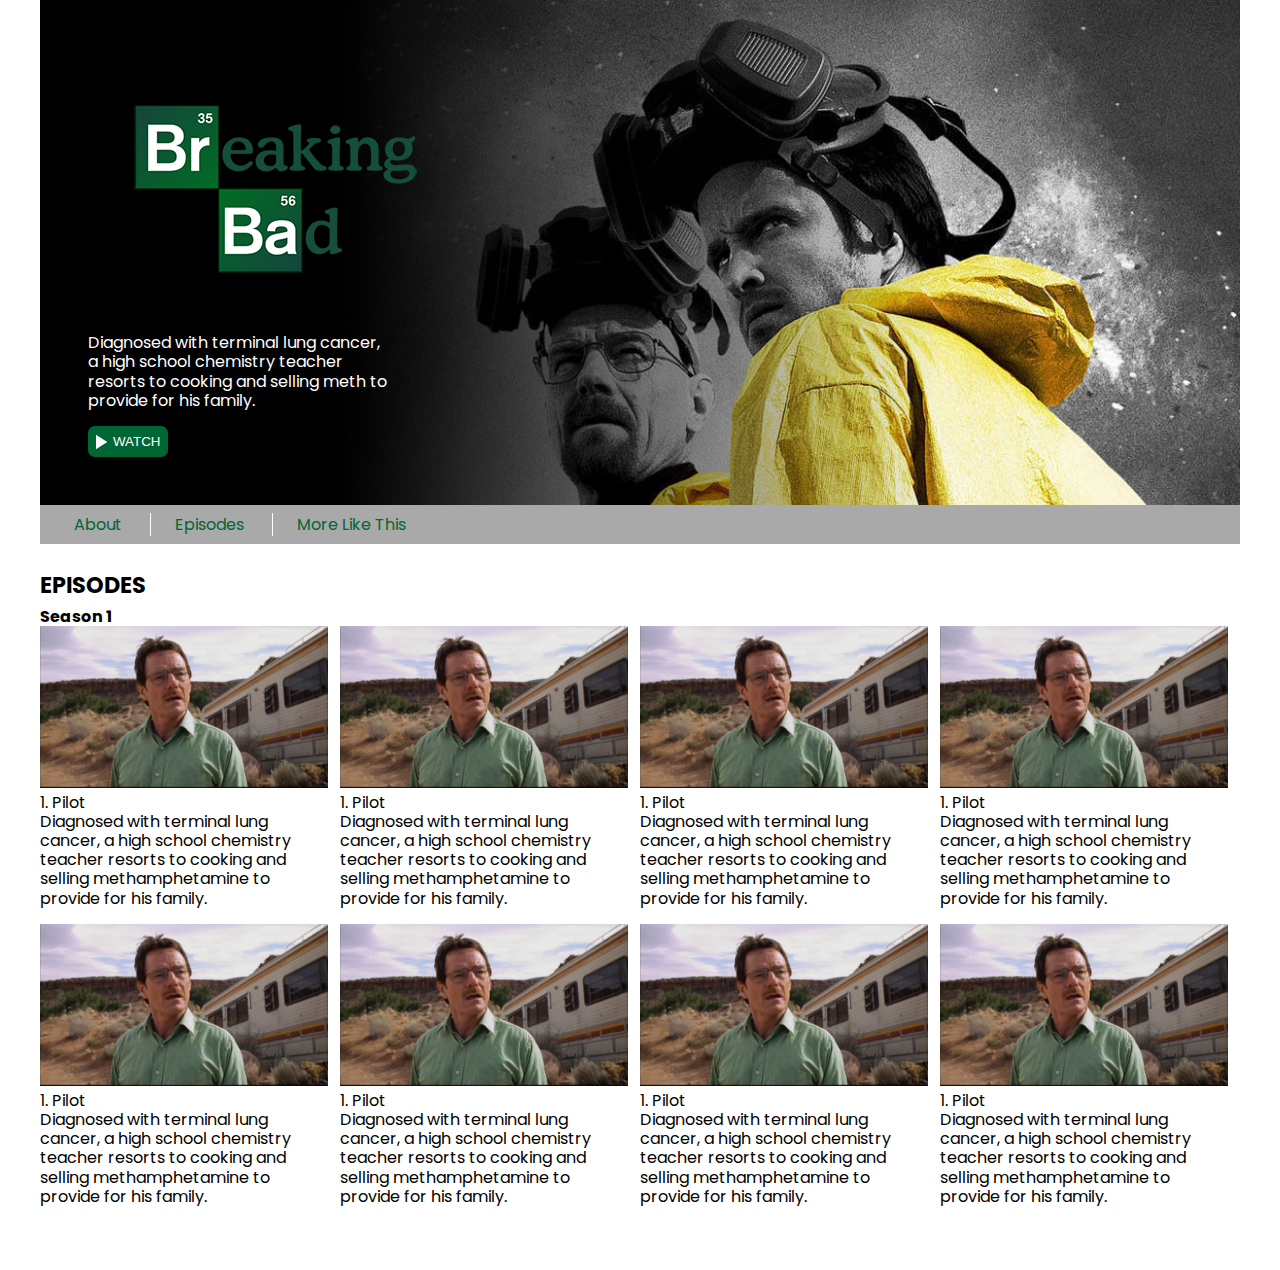
==== midterm/episodes.html @ d641537b "Midterm" ====
<!DOCTYPE html>
<html>
<head>
  <meta charset="utf-8">
  <meta name="viewport" content="width=device-width, initial-scale=1.0">
  <title>TV Show Title</title>
    <link href="https://fonts.googleapis.com/css2?family=Poppins&display=swap" rel="stylesheet">
    <link rel="stylesheet" href="reset.css">  
    <link rel="stylesheet" href="style.css">
</head>
<body>

  <!-- page starts -->
  <div id="wrapper">

    <!-- Page header-->
    <header>
        <h1><img src="images/breakingbad.png" alt="Breaking bad" ></h1>
        <p class="lead">Diagnosed with terminal lung cancer, a high school chemistry teacher resorts to cooking and selling meth to provide for his family.</p>
        <button>Watch</button>
    </header>

    <!-- Main navigation -->
    <nav>
        <ul>
            <li><a href ="index.html">About</a> </li>
             <li><a href ="episodes.html">Episodes</a> </li>
            <li><a href="#">More Like This</a></li>
        </ul>
    </nav>
    <!-- Main Content -->  
    <main>
        <h2>Episodes</h2>
        <h3>Season 1</h3>
        
        <div class="episodes">
        
        
         <div class="episode-card">
            <img src="images/episode.jpg" alt="episode 1" width="300px" class="responsive-img">
            <h4>1. Pilot</h4>
            <p>Diagnosed with terminal lung cancer, a high school chemistry teacher resorts to cooking and selling methamphetamine to provide for his family.</p>            
        </div>
        <div class="episode-card">
            <img src="images/episode.jpg" alt="episode 1" width="300px" class="responsive-img">
            <h4>1. Pilot</h4>
            <p>Diagnosed with terminal lung cancer, a high school chemistry teacher resorts to cooking and selling methamphetamine to provide for his family.</p>            
        </div>
        <div class="episode-card">
            <img src="images/episode.jpg" alt="episode 1" width="300px" class="responsive-img">
            <h4>1. Pilot</h4>
            <p>Diagnosed with terminal lung cancer, a high school chemistry teacher resorts to cooking and selling methamphetamine to provide for his family.</p>            
        </div>
        <div class="episode-card">
            <img src="images/episode.jpg" alt="episode 1" width="300px" class="responsive-img">
            <h4>1. Pilot</h4>
            <p>Diagnosed with terminal lung cancer, a high school chemistry teacher resorts to cooking and selling methamphetamine to provide for his family.</p>            
        </div>
        <div class="episode-card">
            <img src="images/episode.jpg" alt="episode 1" width="300px" class="responsive-img">
            <h4>1. Pilot</h4>
            <p>Diagnosed with terminal lung cancer, a high school chemistry teacher resorts to cooking and selling methamphetamine to provide for his family.</p>            
        </div>
        <div class="episode-card">
            <img src="images/episode.jpg" alt="episode 1" width="300px" class="responsive-img">
            <h4>1. Pilot</h4>
            <p>Diagnosed with terminal lung cancer, a high school chemistry teacher resorts to cooking and selling methamphetamine to provide for his family.</p>            
        </div>
        <div class="episode-card">
            <img src="images/episode.jpg" alt="episode 1" width="300px" class="responsive-img">
            <h4>1. Pilot</h4>
            <p>Diagnosed with terminal lung cancer, a high school chemistry teacher resorts to cooking and selling methamphetamine to provide for his family.</p>            
        </div>        
        <div class="episode-card">
            <img src="images/episode.jpg" alt="episode 1" width="300px" class="responsive-img">
            <h4>1. Pilot</h4>
            <p>Diagnosed with terminal lung cancer, a high school chemistry teacher resorts to cooking and selling methamphetamine to provide for his family.</p>            
        </div>
           
        </div><!-- CLosing Episodes -->
        
      
      
      
      
      </main>
---- midterm/style.css ----
body{font-family: 'Poppins', sans-serif;
line-height:1.2em;
}

#wrapper{
    max-width:1200px;
    margin:0 auto;
}

header{
    background:
    linear-gradient(90deg, rgba(0,0,0,1) 0, rgba(0,0,0,1) 300px, rgba(255,255,255,0) 900px),
    url(images/logo.jpg) right top no-repeat,
    black;   
    padding:3em; 
}
p{
margin-bottom:1em;
}


.lead{
 color:#fff;
    width:300px
}
h1 img{
max-width:100%;
}
header button{
background-color:#006633;
background-image: url("images/play.png");
background-repeat:no-repeat;
background-position: left;
border:none;
color:#fff;
padding:8px;
padding-left:25px;
border-radius:7px;
text-transform: uppercase;
}

nav{
    background-color:#A9A9A9;
    padding:10px;
    margin-bottom:2em;
}


nav li{
    display:inline;
    border-right: solid 1px #fff;
    padding:0  1.5em;  
}

nav li:last-child{
    border:none;
}

nav a{
    color:#006633;
    text-decoration: none; 
}

nav a:hover{
    color:#fff;
    text-decoration: underline;   
}

.col{
    width:48%;
}

.col-left{
    float:left;
}

.col-right{
    float:right;
}

footer{
    clear:both;
}

h2{
    font-size: 1.4rem;
    font-weight:bold; 
    text-transform: uppercase;
    margin-bottom:0.5em; 
}

h3{
    font-weight:bold;
}

.TV-MA{
    border:solid 1px #000;
    padding:0 2px;
    font-size:smaller;
}

main{
    margin-bottom:3em;
    overflow:auto;
}

/* Episode page */

.episode-card{
    width:24%;
    margin-right: 1%;
}

.episodes{
    display:flex;
    flex-direction:row;
    flex-wrap:wrap; 
}

.responsive-img{
width: 100%;
}
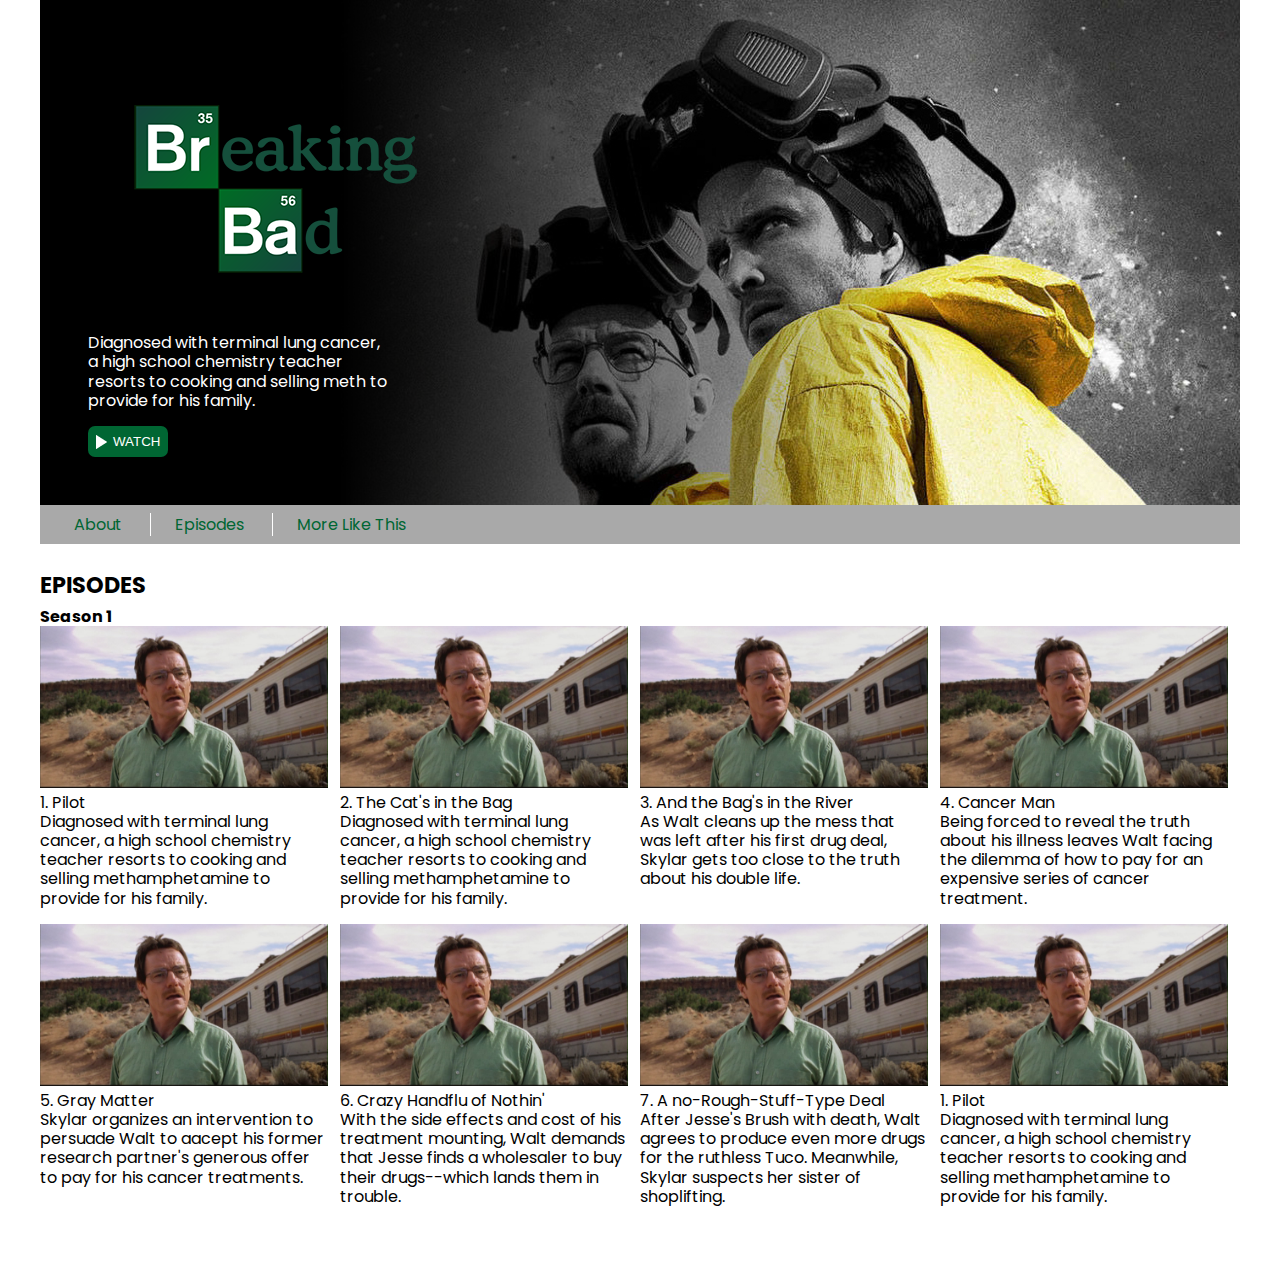
==== commit 1a8d30dc: "Add files via upload" ====
--- a/midterm/episodes.html
+++ b/midterm/episodes.html
@@ -1,87 +1,87 @@
-  
-<!DOCTYPE html>
-<html>
-<head>
-  <meta charset="utf-8">
-  <meta name="viewport" content="width=device-width, initial-scale=1.0">
-  <title>TV Show Title</title>
-    <link href="https://fonts.googleapis.com/css2?family=Poppins&display=swap" rel="stylesheet">
-    <link rel="stylesheet" href="reset.css">  
-    <link rel="stylesheet" href="style.css">
-</head>
-<body>
-
-  <!-- page starts -->
-  <div id="wrapper">
-
-    <!-- Page header-->
-    <header>
-        <h1><img src="images/breakingbad.png" alt="Breaking bad" ></h1>
-        <p class="lead">Diagnosed with terminal lung cancer, a high school chemistry teacher resorts to cooking and selling meth to provide for his family.</p>
-        <button>Watch</button>
-    </header>
-
-    <!-- Main navigation -->
-    <nav>
-        <ul>
-            <li><a href ="index.html">About</a> </li>
-             <li><a href ="episodes.html">Episodes</a> </li>
-            <li><a href="#">More Like This</a></li>
-        </ul>
-    </nav>
-    <!-- Main Content -->  
-    <main>
-        <h2>Episodes</h2>
-        <h3>Season 1</h3>
-        
-        <div class="episodes">
-        
-        
-         <div class="episode-card">
-            <img src="images/episode.jpg" alt="episode 1" width="300px" class="responsive-img">
-            <h4>1. Pilot</h4>
-            <p>Diagnosed with terminal lung cancer, a high school chemistry teacher resorts to cooking and selling methamphetamine to provide for his family.</p>            
-        </div>
-        <div class="episode-card">
-            <img src="images/episode.jpg" alt="episode 1" width="300px" class="responsive-img">
-            <h4>1. Pilot</h4>
-            <p>Diagnosed with terminal lung cancer, a high school chemistry teacher resorts to cooking and selling methamphetamine to provide for his family.</p>            
-        </div>
-        <div class="episode-card">
-            <img src="images/episode.jpg" alt="episode 1" width="300px" class="responsive-img">
-            <h4>1. Pilot</h4>
-            <p>Diagnosed with terminal lung cancer, a high school chemistry teacher resorts to cooking and selling methamphetamine to provide for his family.</p>            
-        </div>
-        <div class="episode-card">
-            <img src="images/episode.jpg" alt="episode 1" width="300px" class="responsive-img">
-            <h4>1. Pilot</h4>
-            <p>Diagnosed with terminal lung cancer, a high school chemistry teacher resorts to cooking and selling methamphetamine to provide for his family.</p>            
-        </div>
-        <div class="episode-card">
-            <img src="images/episode.jpg" alt="episode 1" width="300px" class="responsive-img">
-            <h4>1. Pilot</h4>
-            <p>Diagnosed with terminal lung cancer, a high school chemistry teacher resorts to cooking and selling methamphetamine to provide for his family.</p>            
-        </div>
-        <div class="episode-card">
-            <img src="images/episode.jpg" alt="episode 1" width="300px" class="responsive-img">
-            <h4>1. Pilot</h4>
-            <p>Diagnosed with terminal lung cancer, a high school chemistry teacher resorts to cooking and selling methamphetamine to provide for his family.</p>            
-        </div>
-        <div class="episode-card">
-            <img src="images/episode.jpg" alt="episode 1" width="300px" class="responsive-img">
-            <h4>1. Pilot</h4>
-            <p>Diagnosed with terminal lung cancer, a high school chemistry teacher resorts to cooking and selling methamphetamine to provide for his family.</p>            
-        </div>        
-        <div class="episode-card">
-            <img src="images/episode.jpg" alt="episode 1" width="300px" class="responsive-img">
-            <h4>1. Pilot</h4>
-            <p>Diagnosed with terminal lung cancer, a high school chemistry teacher resorts to cooking and selling methamphetamine to provide for his family.</p>            
-        </div>
-           
-        </div><!-- CLosing Episodes -->
-        
-      
-      
-      
-      
+  
+<!DOCTYPE html>
+<html>
+<head>
+  <meta charset="utf-8">
+  <meta name="viewport" content="width=device-width, initial-scale=1.0">
+  <title>TV Show Title</title>
+    <link href="https://fonts.googleapis.com/css2?family=Poppins&display=swap" rel="stylesheet">
+    <link rel="stylesheet" href="reset.css">  
+    <link rel="stylesheet" href="style.css">
+</head>
+<body>
+
+  <!-- page starts -->
+  <div id="wrapper">
+
+    <!-- Page header-->
+    <header>
+        <h1><img src="images/breakingbad.png" alt="Breaking bad" ></h1>
+        <p class="lead">Diagnosed with terminal lung cancer, a high school chemistry teacher resorts to cooking and selling meth to provide for his family.</p>
+        <button>Watch</button>
+    </header>
+
+    <!-- Main navigation -->
+    <nav>
+        <ul>
+            <li><a href ="index.html">About</a> </li>
+             <li><a href ="episodes.html">Episodes</a> </li>
+            <li><a href="#">More Like This</a></li>
+        </ul>
+    </nav>
+    <!-- Main Content -->  
+    <main>
+        <h2>Episodes</h2>
+        <h3>Season 1</h3>
+        
+        <div class="episodes">
+        
+        
+         <div class="episode-card">
+            <img src="images/episode.jpg" alt="episode 1" width="300px" class="responsive-img">
+            <h4>1. Pilot</h4>
+            <p>Diagnosed with terminal lung cancer, a high school chemistry teacher resorts to cooking and selling methamphetamine to provide for his family.</p>            
+        </div>
+        <div class="episode-card">
+            <img src="images/episode.jpg" alt="episode 1" width="300px" class="responsive-img"> 
+            <h4>2. The Cat's in the Bag</h4>
+            <p>Diagnosed with terminal lung cancer, a high school chemistry teacher resorts to cooking and selling methamphetamine to provide for his family.</p>  
+        </div>
+        <div class="episode-card">
+            <img src="images/episode.jpg" alt="episode 1" width="300px" class="responsive-img">
+          <h4>3. And the Bag's in the River</h4>
+            <p>As Walt cleans up the mess that was left after his first drug deal, Skylar gets too close to the truth about his double life.</p>           
+        </div>
+        <div class="episode-card">
+            <img src="images/episode.jpg" alt="episode 1" width="300px" class="responsive-img">
+            <h4>4. Cancer Man</h4>
+            <p>Being forced to reveal the truth about his illness leaves Walt facing the dilemma of how to pay for an expensive series of cancer treatment.</p>            
+        </div>
+        <div class="episode-card">
+            <img src="images/episode.jpg" alt="episode 1" width="300px" class="responsive-img">
+            <h4>5. Gray Matter</h4>
+            <p>Skylar organizes an intervention to persuade Walt to aacept his former research partner's generous offer to pay for his cancer treatments.</p>            
+        </div>
+        <div class="episode-card">
+            <img src="images/episode.jpg" alt="episode 1" width="300px" class="responsive-img">
+            <h4>6. Crazy Handflu of Nothin'</h4>
+            <p>With the side effects and cost of his treatment mounting, Walt demands that Jesse finds a wholesaler to buy their drugs--which lands them in trouble.</p>            
+        </div>
+        <div class="episode-card">
+            <img src="images/episode.jpg" alt="episode 1" width="300px" class="responsive-img">
+            <h4>7. A no-Rough-Stuff-Type Deal</h4>
+            <p>After Jesse's Brush with death, Walt agrees to produce even more drugs for the ruthless Tuco. Meanwhile, Skylar suspects her sister of shoplifting.</p>            
+        </div>        
+        <div class="episode-card">
+            <img src="images/episode.jpg" alt="episode 1" width="300px" class="responsive-img">
+            <h4>1. Pilot</h4>
+            <p>Diagnosed with terminal lung cancer, a high school chemistry teacher resorts to cooking and selling methamphetamine to provide for his family.</p>            
+        </div>
+           
+        </div><!-- CLosing Episodes -->
+        
+      
+      
+      
+      
       </main>  